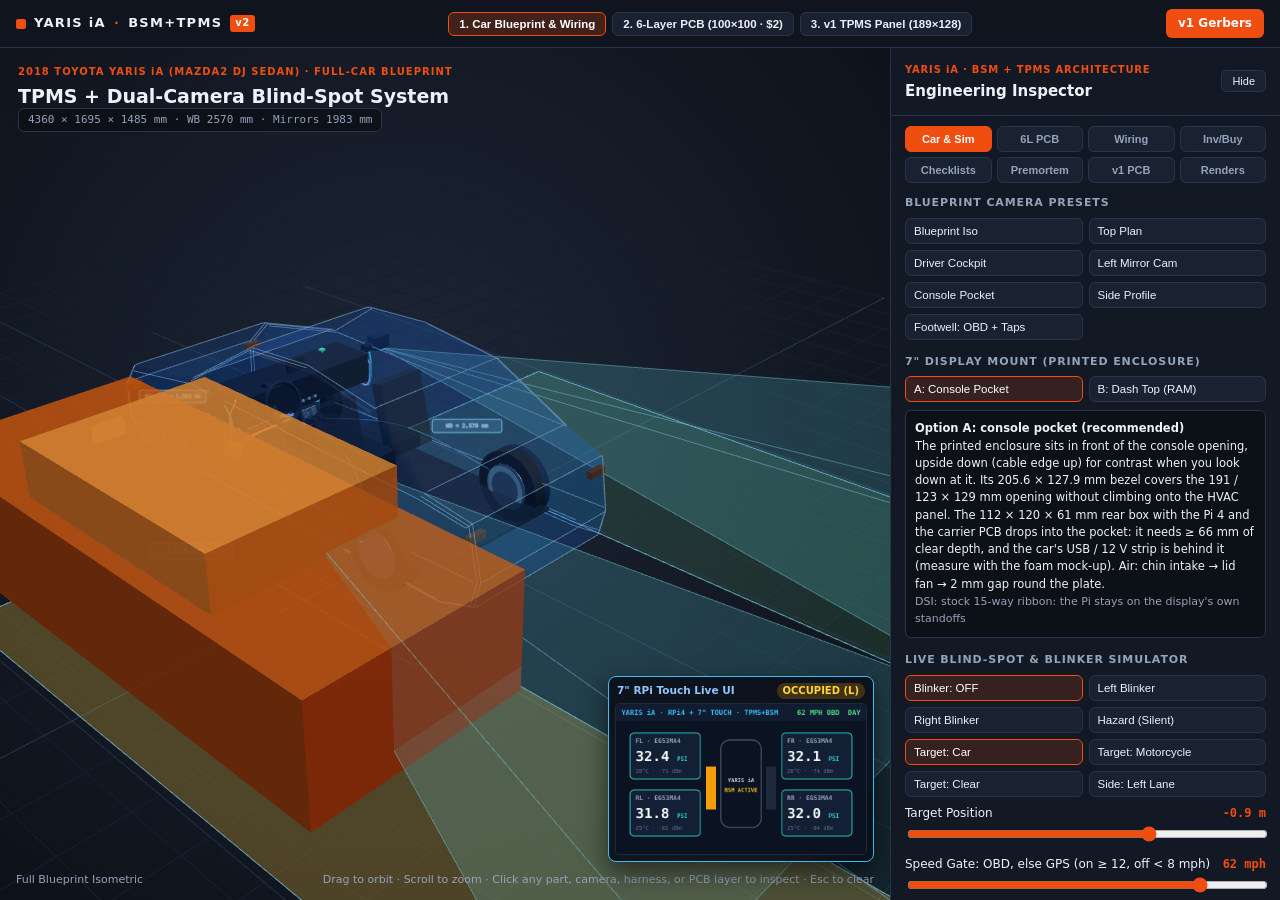
==== 04-viewer/viewer/index.html @ a39c3a5e "Extend the 3-D viewer for v2: car blueprint, carrier PCB, enclosure - Car mode: Yaris iA blueprint w" ====
<!doctype html>
<html lang="en">
  <head>
    <meta charset="utf-8" />
    <meta name="viewport" content="width=device-width,initial-scale=1" />
    <title>2018 Toyota Yaris iA · TPMS + Dual-Camera BSM + 6-Layer PCB 3-D Viewer</title>
    <link rel="icon" href="data:," />
    <link rel="stylesheet" href="style.css" />
    <script type="importmap">
      { "imports": { "three": "./vendor/three.module.js", "three/addons/": "./vendor/addons/" } }
    </script>
  </head>
  <body>
    <header>
      <div class="wordmark"><i></i>YARIS iA<span>·</span>BSM+TPMS <b>v2</b></div>
      <div class="mode-switch" role="tablist" aria-label="3-D Scene Mode">
        <button class="hdr-btn active" id="mode-car" data-mode="car">1. Car Blueprint &amp; Wiring</button>
        <button class="hdr-btn" id="mode-pcb6" data-mode="pcb6">2. 6-Layer PCB (100×100 · $2)</button>
        <button class="hdr-btn" id="mode-v1" data-mode="v1">3. v1 TPMS Panel (189×128)</button>
      </div>
      <div class="hdr-actions">
        <a href="../../03-manufacturing/production/tpms_panel_gerbers_jlcpcb.zip" download>v1 Gerbers</a>
      </div>
    </header>
    <main>
      <div id="stage" aria-label="2018 Yaris iA TPMS & BSM 3D viewer">
        <div id="scene"></div>
        <canvas id="overlay"></canvas>
        <div class="stage-title">
          <small id="eyebrow">2018 TOYOTA YARIS iA (MAZDA2 DJ SEDAN) · FULL-CAR BLUEPRINT</small>
          <h1 id="stage-title">TPMS + Dual-Camera Blind-Spot System</h1>
        </div>
        <div id="dimension">4360 × 1695 × 1485 mm · WB 2570 mm · Mirrors 1983 mm</div>

        <div id="hud-preview-box">
          <div class="hud-preview-bar">
            <span>7" RPi Touch Live UI</span>
            <span id="bsm-state-pill" class="pill pass">CLEAR</span>
          </div>
          <canvas id="hud-preview-canvas" width="320" height="192"></canvas>
        </div>

        <div id="inspect-hud" hidden></div>
        <div id="tip" hidden></div>
        <div id="stage-foot">
          <span id="view-label">Full Blueprint Isometric</span>
          <span>Drag to orbit · Scroll to zoom · Click any part, camera, harness, or PCB layer to inspect · Esc to clear</span>
        </div>
        <div id="media" hidden>
          <button id="media-close" class="hud-btn primary">✕ Return to 3-D View</button>
          <img id="studio-img" alt="KiCad 3-D PCB Render" hidden />
          <div id="caption"></div>
        </div>
      </div>
      <aside>
        <div class="aside-head">
          <div>
            <small id="aside-eyebrow">YARIS iA · BSM + TPMS ARCHITECTURE</small>
            <h2>Engineering Inspector</h2>
          </div>
          <button id="collapse" aria-expanded="true">Hide</button>
        </div>
        <div id="controls">
          <nav aria-label="Inspector tabs" id="tabs"></nav>

          <!-- TAB 1: CAR BLUEPRINT & LIVE BSM SIMULATOR -->
          <section id="tab-car">
            <h3>Blueprint Camera Presets</h3>
            <div class="buttons" id="car-views"></div>

            <h3>7" Display Mount (printed enclosure)</h3>
            <div class="buttons" id="mount-opts">
              <button class="active" data-mount="console_float">A: Console Pocket</button>
              <button data-mount="dash_top">B: Dash Top (RAM)</button>
            </div>
            <div id="mount-desc" class="card"></div>

            <h3>Live Blind-Spot &amp; Blinker Simulator</h3>
            <div class="buttons" id="sim-blinker">
              <button class="active" data-blink="OFF">Blinker: OFF</button>
              <button data-blink="L">Left Blinker</button>
              <button data-blink="R">Right Blinker</button>
              <button data-blink="HAZARD">Hazard (Silent)</button>
            </div>
            <div class="buttons" id="sim-target" style="margin-top:6px;">
              <button class="active" data-target="car">Target: Car</button>
              <button data-target="motorcycle">Target: Motorcycle</button>
              <button data-target="none">Target: Clear</button>
              <button id="btn-target-side">Side: Left Lane</button>
            </div>
            <label class="range">
              Target Position <output id="target-y-out">-2.4 m</output>
              <input type="range" id="target-y" min="-70" max="20" value="-24" />
            </label>
            <label class="range">
              Speed Gate: OBD, else GPS (on ≥ 12, off &lt; 8 mph) <output id="speed-out">62 mph</output>
              <input type="range" id="speed-mph" min="0" max="75" value="62" />
            </label>
            <div class="switches">
              <label><input type="checkbox" id="sim-auto" checked /> Auto-Pass Target</label>
              <label><input type="checkbox" id="sim-audio" /> Beep Audio</label>
              <label><input type="checkbox" id="sim-night" /> Night Dim Mode</label>
              <label><input type="checkbox" id="sim-hud-pip" checked /> Live 7" HUD PiP</label>
            </div>
            <button class="reset" id="btn-tpms-beep">Test TPMS Reminder Beep</button>

            <h3>Blueprint &amp; Harness Layers</h3>
            <div class="switches">
              <label><input type="checkbox" id="car-xray" checked /> X-Ray Body Shell</label>
              <label><input type="checkbox" id="car-fov" checked /> Camera FOV &amp; ROI</label>
              <label><input type="checkbox" id="car-dims" checked /> Blueprint Dims</label>
              <label><input type="checkbox" id="h-cameras" checked /> Mirror USB Cams</label>
              <label><input type="checkbox" id="h-power" checked /> 12 V ACC / 5 V</label>
              <label><input type="checkbox" id="h-signals" checked /> Blinkers (+ CAN ph. 2)</label>
              <label><input type="checkbox" id="h-alerts" checked /> Door LEDs &amp; Alert Pod</label>
              <label><input type="checkbox" id="h-sensors" checked /> GPS + OBD speed</label>
              <label><input type="checkbox" id="h-rf" checked /> 315 MHz TPMS RF</label>
            </div>
          </section>

          <!-- TAB 2: 6-LAYER 100x100 CARRIER + PRINTED ENCLOSURE -->
          <section id="tab-pcb6" hidden>
            <h3>6-Layer Carrier PCB + Printed Enclosure</h3>
            <div class="buttons" id="pcb6-views"></div>
            <label class="range">
              Explode Layers + Enclosure <output id="pcb6-explode-out">0%</output>
              <input type="range" id="pcb6-explode" min="0" max="100" value="0" />
            </label>
            <div class="switches">
              <label><input type="checkbox" id="pcb6-stack" /> Printed Enclosure + Display + Pi</label>
              <label><input type="checkbox" id="pcb6-xray" /> X-Ray Copper</label>
              <label><input type="checkbox" id="pcb6-subcolor" /> Color by Zone</label>
            </div>
            <div id="enclosure-card" class="card" hidden></div>
            <h3>v1 → v2 Pinout (from pins_v2.h, audited)</h3>
            <div id="v1-v2-pinout" class="scroll-list"></div>
            <h3>Toggle Individual Copper Layers</h3>
            <div id="pcb6-layers" class="layer-list"></div>
            <h3>Click-to-Inspect PCB Blocks</h3>
            <div id="pcb6-blocks" class="scroll-list"></div>
          </section>

          <!-- TAB 3: WIRING, POWER & MOUNTING -->
          <section id="tab-wiring" hidden>
            <h3>2018 Yaris iA Blueprint Specs</h3>
            <dl id="bp-dl"></dl>
            <h3>Complete Harness &amp; Routing Schedule</h3>
            <div id="wiring-list" class="scroll-list tall"></div>
            <h3>5V / 12V Automotive Power Budget</h3>
            <div id="power-list"></div>
          </section>

          <!-- TAB 4: INVENTORY VS BUY BOM -->
          <section id="tab-bom" hidden>
            <h3>System BOM: Lab Inventory vs. Buy</h3>
            <div class="filter-pills" id="bom-filter-pills">
              <button class="active" data-src="ALL">All</button>
              <button data-src="INVENTORY">In Inventory ($0)</button>
              <button data-src="BUY">Buy List</button>
              <button data-src="OPTIONAL">Optional Phase 2</button>
            </div>
            <input type="search" id="sys-bom-search" placeholder="Search RPi4, Starvis, CC1101, 6-layer, piezo..." />
            <div id="sys-bom-summary" class="card" style="margin-top:0;margin-bottom:8px;"></div>
            <div id="sys-bom-list" class="scroll-list tall"></div>
          </section>

          <!-- TAB 5: INTERACTIVE CHECKLISTS -->
          <section id="tab-checklists" hidden>
            <div class="filter-pills" id="chk-subtabs">
              <button class="active" data-chk="collect">Collect (<span id="chk-cnt-collect">0/0</span>)</button>
              <button data-chk="buy">Buy (<span id="chk-cnt-buy">0/0</span>)</button>
              <button data-chk="measure">Measure (<span id="chk-cnt-measure">0/0</span>)</button>
              <button data-chk="bench">Bench tests (<span id="chk-cnt-bench">0/0</span>)</button>
              <button data-chk="tools">Tools (<span id="chk-cnt-tools">0/0</span>)</button>
              <button data-chk="steps">Build steps (<span id="chk-cnt-steps">0/0</span>)</button>
            </div>
            <div class="prog-wrap"><div id="chk-prog-bar" class="prog-bar"></div></div>
            <div id="chk-prog-label" class="muted" style="margin-bottom:8px;"></div>
            <div id="chk-list" class="scroll-list xtall"></div>
            <button class="reset" id="chk-reset">Reset All Checklists</button>
          </section>

          <!-- TAB 6: PREMORTEM, CORRECTIONS AND THE ORDER GATE (generated from PREMORTEM_v2.md) -->
          <section id="tab-premortem" hidden>
            <h3>Can the v2 PCB be ordered?</h3>
            <div id="gate-verdict" class="card" style="margin-top:0;"></div>
            <div id="gate-list" class="scroll-list"></div>
            <h3>Premortem: <span id="pm-count"></span></h3>
            <div class="filter-pills" id="pm-status-pills">
              <button class="active" data-st="all">All</button>
              <button data-st="fixed">Fixed</button>
              <button data-st="you">Needs you</button>
              <button data-st="plan">Plan</button>
              <button data-st="phase2">Phase 2</button>
              <button data-st="accepted">Accepted</button>
            </div>
            <select id="pm-category" aria-label="Premortem group"></select>
            <div id="premortem-list" class="scroll-list xtall"></div>
            <div class="muted" style="margin-top:6px;">Source: <a href="../../00-project-management/PREMORTEM_v2.md" target="_blank">PREMORTEM_v2.md</a> (synced by 04-viewer/sync_plan.py)</div>
          </section>

          <!-- TAB 5: ORIGINAL v1 TPMS PCB (189x128 KiCad) -->
          <section id="tab-v1" hidden>
            <h3>v1 TPMS Panel (189×128 KiCad STEP)</h3>
            <div class="buttons" id="views"></div>
            <h3>Color mode</h3>
            <div class="buttons" id="colors"></div>
            <label class="range">
              Explode v1 PCB <output id="amount">0%</output>
              <input type="range" id="explode" min="0" max="100" value="0" />
            </label>
            <div class="switches">
              <label><input type="checkbox" id="xray" /> X-ray PCB</label>
              <label><input type="checkbox" id="section" /> Section cut</label>
              <label><input type="checkbox" id="spin" /> Turntable</label>
              <label><input type="checkbox" id="show-all-btn" checked /> All parts visible</label>
            </div>
            <button class="reset" id="reset">Reset v1 view &amp; restore hidden parts</button>
            <h3>v1 BOM Components (<span id="part-count">0</span>)</h3>
            <input type="search" id="filter" placeholder="Filter by ESP32, CC1101, OLED, LED, U3..." />
            <div id="bom-list"></div>
          </section>

          <!-- TAB 6: RENDERS, GERBERS & FIRMWARE -->
          <section id="tab-docs" hidden>
            <h3>KiCad 10 Ray-Traced v1 PCB Renders</h3>
            <div id="studio-list"></div>
            <button class="reset" id="back-3d">← Return to Interactive 3-D</button>
            <h3>Downloads &amp; Manufacturing Files</h3>
            <div id="dl-list"></div>
            <h3>v1 Hardware &amp; ESP32 Bring-Up Firmware</h3>
            <dl id="hw-dl"></dl>
            <dl id="fw-dl" style="margin-top:8px;"></dl>
          </section>
        </div>
      </aside>
    </main>
    <script type="module" src="app.js"></script>
  </body>
</html>
---- 04-viewer/viewer/style.css ----
:root {
  --bg: #0c1017;
  --panel: #131924;
  --panel-2: #1a2232;
  --line: #28344a;
  --ink: #ecf1f8;
  --muted: #93a3ba;
  --accent: #f04d10;
  --ok: #2fb344;
  --warn: #f59f00;
  --bad: #e03131;
}
* { box-sizing: border-box; }
html, body { margin: 0; height: 100%; background: var(--bg); color: var(--ink); font: 13px/1.45 system-ui, -apple-system, Segoe UI, sans-serif; overflow: hidden; }
header { height: 48px; display: flex; align-items: center; justify-content: space-between; padding: 0 16px; border-bottom: 1px solid var(--line); background: #0f141e; gap: 14px; }
.wordmark { font-weight: 800; letter-spacing: 0.1em; display: flex; align-items: center; gap: 8px; white-space: nowrap; }
.wordmark i { width: 10px; height: 10px; border-radius: 2px; background: var(--accent); display: inline-block; }
.wordmark span { color: var(--accent); }
.wordmark b { background: var(--accent); color: #fff; font-size: 10px; padding: 1px 5px; border-radius: 3px; letter-spacing: 0.05em; }
.titlebar { color: var(--muted); font-size: 12px; overflow: hidden; text-overflow: ellipsis; white-space: nowrap; }
.hdr-actions { display: flex; align-items: center; gap: 8px; flex-shrink: 0; }
.hdr-btn { background: var(--panel-2); color: var(--ink); border: 1px solid var(--line); padding: 5px 10px; border-radius: 6px; font-weight: 600; font-size: 11.5px; cursor: pointer; }
.hdr-btn.active { border-color: var(--accent); background: rgba(240, 77, 16, 0.22); color: #fff; }
header a { color: #fff; background: var(--accent); text-decoration: none; padding: 6px 12px; border-radius: 6px; font-weight: 600; font-size: 12px; white-space: nowrap; }
main { display: grid; grid-template-columns: 1fr 390px; height: calc(100% - 48px); }
main.collapsed { grid-template-columns: 1fr 0; }
#stage { position: relative; background: radial-gradient(circle at 45% 42%, #1d2636 0%, #0b0f16 100%); overflow: hidden; }
#scene { width: 100%; height: 100%; }
#overlay { position: absolute; inset: 0; width: 100%; height: 100%; pointer-events: none; z-index: 2; }
#callout-layer { position: absolute; inset: 0; pointer-events: none; z-index: 3; overflow: hidden; }
.callout-pill {
  position: absolute; transform: translate(-50%, -50%); pointer-events: auto;
  display: inline-flex; align-items: center; gap: 5px;
  background: rgba(12, 16, 23, 0.86); border: 1px solid rgba(147, 163, 186, 0.42);
  color: #edf3fc; font-size: 10.5px; font-weight: 600; padding: 2px 7px; border-radius: 99px;
  cursor: pointer; white-space: nowrap; backdrop-filter: blur(4px);
  box-shadow: 0 3px 10px rgba(0, 0, 0, 0.45);
}
.callout-pill:hover, .callout-pill.active { border-color: var(--accent); background: rgba(240, 77, 16, 0.28); color: #fff; }
.callout-pill .x-btn {
  display: inline-flex; align-items: center; justify-content: center;
  width: 14px; height: 14px; border-radius: 99px; font-size: 10px; line-height: 1;
  color: var(--muted); background: rgba(255, 255, 255, 0.08);
}
.callout-pill .x-btn:hover { background: var(--bad); color: #fff; }
.stage-title { position: absolute; left: 18px; top: 14px; pointer-events: none; z-index: 3; }
.stage-title small { color: var(--accent); font-weight: 700; letter-spacing: 0.1em; font-size: 10px; }
.stage-title h1 { margin: 2px 0 0; font-size: 19px; font-weight: 700; }
#dimension { position: absolute; left: 18px; top: 60px; background: rgba(12, 16, 23, 0.82); border: 1px solid var(--line); padding: 3px 9px; border-radius: 6px; font-family: ui-monospace, monospace; font-size: 11px; color: var(--muted); pointer-events: none; z-index: 3; }
#plate-banner {
  position: absolute; left: 18px; top: 68px; right: 18px; z-index: 4;
  background: rgba(15, 20, 30, 0.92); border: 1px solid var(--accent); border-radius: 8px;
  padding: 8px 12px; display: flex; justify-content: space-between; align-items: center; gap: 10px;
  box-shadow: 0 8px 24px rgba(0, 0, 0, 0.45);
}
#plate-banner[hidden] { display: none; }
.plate-banner-btns { display: flex; gap: 6px; flex-shrink: 0; }
#inspect-hud {
  position: absolute; left: 16px; bottom: 38px; width: 340px; max-width: calc(100% - 32px); z-index: 4;
  background: rgba(13, 18, 28, 0.94); border: 1px solid var(--accent); border-radius: 9px;
  padding: 11px 13px; box-shadow: 0 12px 30px rgba(0, 0, 0, 0.58); backdrop-filter: blur(6px);
  font-size: 12px; line-height: 1.45;
}
#inspect-hud[hidden] { display: none; }
.hud-top { display: flex; justify-content: space-between; align-items: flex-start; gap: 8px; margin-bottom: 6px; }
.hud-top strong { font-size: 13.5px; color: #fff; }
.hud-grid { display: grid; grid-template-columns: auto 1fr; gap: 2px 10px; margin: 6px 0; font-size: 11.5px; }
.hud-grid span:nth-child(odd) { color: var(--muted); }
.hud-actions { display: flex; flex-wrap: wrap; gap: 5px; margin-top: 8px; }
.hud-btn {
  background: var(--panel-2); color: var(--ink); border: 1px solid var(--line);
  border-radius: 5px; padding: 4px 8px; font-size: 11px; font-weight: 600; cursor: pointer; text-decoration: none;
}
.hud-btn:hover { border-color: var(--accent); color: #fff; }
.hud-btn.primary { background: var(--accent); border-color: var(--accent); color: #fff; }
#tip {
  position: fixed; pointer-events: none; z-index: 20;
  background: rgba(12, 16, 23, 0.94); border: 1px solid var(--line); color: #fff;
  padding: 4px 8px; border-radius: 5px; font-size: 11.5px; white-space: nowrap;
  box-shadow: 0 4px 12px rgba(0, 0, 0, 0.45);
}
#tip[hidden] { display: none; }
#stage-foot { position: absolute; left: 16px; right: 16px; bottom: 12px; display: flex; justify-content: space-between; font-size: 11px; color: var(--muted); pointer-events: none; z-index: 3; }
#media { position: absolute; inset: 0; background: rgba(9, 12, 18, 0.97); display: flex; flex-direction: column; align-items: center; justify-content: center; padding: 18px; gap: 10px; z-index: 6; }
#media[hidden] { display: none; }
#media-close { position: absolute; top: 14px; right: 16px; }
#media video, #media img { max-width: 100%; max-height: calc(100% - 58px); border-radius: 8px; border: 1px solid var(--line); box-shadow: 0 12px 32px rgba(0, 0, 0, 0.55); }
#caption { color: var(--muted); font-size: 12px; text-align: center; }
aside { background: var(--panel); border-left: 1px solid var(--line); display: flex; flex-direction: column; overflow: hidden; }
.aside-head { padding: 12px 14px; border-bottom: 1px solid var(--line); display: flex; align-items: center; justify-content: space-between; }
.aside-head small { color: var(--accent); font-size: 10px; letter-spacing: 0.08em; font-weight: 700; }
.aside-head h2 { margin: 2px 0 0; font-size: 15px; }
#collapse { background: var(--panel-2); color: var(--ink); border: 1px solid var(--line); border-radius: 5px; padding: 4px 10px; cursor: pointer; font-size: 11px; }
#controls { flex: 1; overflow-y: auto; padding: 10px 14px 18px; }
nav#tabs { display: grid; grid-template-columns: repeat(4, 1fr); gap: 5px; margin-bottom: 12px; }
nav#tabs button { background: var(--panel-2); color: var(--muted); border: 1px solid var(--line); border-radius: 6px; padding: 6px 4px; cursor: pointer; font-size: 11px; font-weight: 600; }
nav#tabs button.active { background: var(--accent); color: #fff; border-color: var(--accent); }
section h3 { font-size: 11px; text-transform: uppercase; letter-spacing: 0.08em; color: var(--muted); margin: 14px 0 7px; }
section h3:first-child { margin-top: 2px; }
.buttons { display: grid; grid-template-columns: repeat(2, 1fr); gap: 6px; }
.buttons button { background: var(--panel-2); color: var(--ink); border: 1px solid var(--line); border-radius: 6px; padding: 6px 8px; cursor: pointer; font-size: 11.5px; text-align: left; }
.buttons button.active { border-color: var(--accent); background: rgba(240, 77, 16, 0.16); color: #fff; }
.filter-pills { display: flex; flex-wrap: wrap; gap: 4px; margin-bottom: 8px; }
.filter-pills button { background: var(--panel-2); color: var(--muted); border: 1px solid var(--line); border-radius: 5px; padding: 3px 8px; font-size: 11px; cursor: pointer; font-weight: 600; }
.filter-pills button.active { border-color: var(--accent); background: rgba(240, 77, 16, 0.2); color: #fff; }
.range { display: block; margin: 8px 0; font-size: 12px; color: var(--ink); }
.range output { float: right; color: var(--accent); font-family: ui-monospace, monospace; font-weight: 700; }
.range input { width: 100%; accent-color: var(--accent); margin-top: 4px; }
.switches { display: grid; grid-template-columns: 1fr 1fr; gap: 6px; margin: 8px 0; font-size: 11.5px; }
.switches label { display: flex; align-items: center; gap: 6px; background: var(--panel-2); border: 1px solid var(--line); padding: 6px 7px; border-radius: 6px; cursor: pointer; }
.reset { width: 100%; margin-top: 8px; background: var(--panel-2); color: var(--ink); border: 1px solid var(--line); border-radius: 6px; padding: 7px; cursor: pointer; font-weight: 600; font-size: 12px; }
.reset:hover { border-color: var(--accent); }
.accent-btn { background: rgba(240, 77, 16, 0.2); border-color: var(--accent); color: #fff; }
input[type="search"] { width: 100%; background: var(--bg); color: var(--ink); border: 1px solid var(--line); border-radius: 6px; padding: 6px 8px; margin-bottom: 6px; }
#part-list, #gate-list, #fit-list, #plates, #solo-parts, #studio-list, #clips { display: flex; flex-direction: column; gap: 5px; max-height: 240px; overflow-y: auto; }
.item-btn { background: var(--panel-2); color: var(--ink); border: 1px solid var(--line); border-radius: 6px; padding: 7px 9px; cursor: pointer; text-align: left; display: flex; justify-content: space-between; align-items: center; gap: 8px; font-size: 11.5px; }
.item-btn:hover, .item-btn.active { border-color: var(--accent); background: rgba(240, 77, 16, 0.14); }
.item-btn.dim { opacity: 0.45; }
.pill { font-size: 10px; font-weight: 700; padding: 1px 6px; border-radius: 99px; white-space: nowrap; }
.pill.pass { background: rgba(47, 179, 68, 0.2); color: #69db7c; }
.pill.fail { background: rgba(224, 49, 49, 0.2); color: #ff8787; }
.pill.fs { background: rgba(224, 49, 49, 0.22); color: #ffa8a8; }
.pill.ns { background: rgba(47, 179, 68, 0.22); color: #8ce99a; }
.pill.pa { background: rgba(245, 159, 0, 0.22); color: #ffd43b; }
.card { margin-top: 8px; background: var(--bg); border: 1px solid var(--line); border-radius: 6px; padding: 9px; font-size: 11.5px; line-height: 1.5; }
dl { display: grid; grid-template-columns: 1fr auto; gap: 5px 10px; margin: 0; background: var(--bg); border: 1px solid var(--line); border-radius: 6px; padding: 8px 10px; }
dt { color: var(--muted); font-size: 11.5px; }
dd { margin: 0; font-family: ui-monospace, monospace; font-weight: 700; font-size: 11.5px; color: var(--ink); }
.badges { display: flex; flex-wrap: wrap; gap: 5px; margin-bottom: 8px; }
.muted { color: var(--muted); font-size: 11px; }
.mode-switch { display: flex; align-items: center; gap: 6px; overflow-x: auto; }
#hud-preview-box {
  position: absolute; right: 16px; bottom: 38px; width: 266px; z-index: 4;
  background: rgba(11, 16, 26, 0.92); border: 1px solid #38bdf8; border-radius: 8px;
  padding: 6px; box-shadow: 0 10px 26px rgba(0, 0, 0, 0.55); backdrop-filter: blur(5px);
}
#hud-preview-box[hidden] { display: none; }
.hud-preview-bar {
  display: flex; justify-content: space-between; align-items: center;
  font-size: 10.5px; font-weight: 700; color: #93c5fd; margin-bottom: 4px; padding: 0 2px;
}
#hud-preview-canvas {
  width: 100%; height: auto; display: block; border-radius: 4px; border: 1px solid #1e293b;
}
.layer-list { display: flex; flex-direction: column; gap: 5px; }
.layer-row {
  display: flex; align-items: center; gap: 7px; background: var(--panel-2);
  border: 1px solid var(--line); border-radius: 6px; padding: 5px 8px; font-size: 11px; cursor: pointer;
}
.layer-swatch { width: 10px; height: 10px; border-radius: 2px; flex-shrink: 0; }
.scroll-list { display: flex; flex-direction: column; gap: 5px; max-height: 240px; overflow-y: auto; }
.scroll-list.tall { max-height: 360px; }
.scroll-list.xtall { max-height: 520px; }
.prog-wrap { height: 7px; background: var(--bg); border: 1px solid var(--line); border-radius: 99px; overflow: hidden; margin-bottom: 5px; }
.prog-bar { height: 100%; width: 0%; background: linear-gradient(90deg, #10b981, #38bdf8); transition: width 0.2s ease; }
.chk-row {
  display: flex; align-items: flex-start; gap: 8px; background: var(--bg);
  border: 1px solid var(--line); border-radius: 6px; padding: 7px 9px; font-size: 11px; line-height: 1.4; cursor: pointer;
}
.chk-row.done { opacity: 0.58; border-color: rgba(47, 179, 68, 0.45); }
.chk-row.done .chk-txt { text-decoration: line-through; color: var(--muted); }
.chk-row input { margin-top: 2px; accent-color: #10b981; flex-shrink: 0; }
.chk-phase { color: #38bdf8; font-family: ui-monospace, monospace; font-size: 10px; font-weight: 700; text-transform: uppercase; margin-bottom: 2px; }
.pm-fix { margin-top: 4px; padding-top: 4px; border-top: 1px dashed var(--line); color: #86efac; }
.wire-card {
  background: var(--bg); border: 1px solid var(--line); border-radius: 6px; padding: 7px 9px; font-size: 11px; line-height: 1.45;
}
.wire-card strong { color: #fff; font-size: 11.5px; }
.wire-meta { color: #38bdf8; font-family: ui-monospace, monospace; font-size: 10.5px; margin: 2px 0; }
.pill.inv { background: rgba(16, 185, 129, 0.22); color: #34d399; }
.pill.buy { background: rgba(240, 77, 16, 0.22); color: #fb923c; }
.pill.opt { background: rgba(56, 189, 248, 0.22); color: #7dd3fc; }
.pill.danger { background: rgba(239, 68, 68, 0.28); color: #fca5a5; }
#pm-category { width: 100%; background: var(--bg); color: var(--ink); border: 1px solid var(--line); border-radius: 6px; padding: 5px 7px; margin: 6px 0; font-size: 11px; }
.wire-card code { font-family: ui-monospace, monospace; font-size: 10px; background: rgba(148, 163, 184, 0.14); padding: 0 3px; border-radius: 3px; }
.wire-card a, .card a { color: #7dd3fc; }
#pm-status-pills, #chk-subtabs { flex-wrap: wrap; }
#sim-inline-video { width: 100%; border-radius: 6px; border: 1px solid var(--line); background: #000; margin-top: 4px; }
canvas#chart { width: 100%; height: 155px; background: var(--bg); border: 1px solid var(--line); border-radius: 6px; margin-top: 4px; }
@media (max-width: 820px) {
  main { grid-template-columns: 1fr; grid-template-rows: 52% 48%; }
  aside { border-left: 0; border-top: 1px solid var(--line); }
}
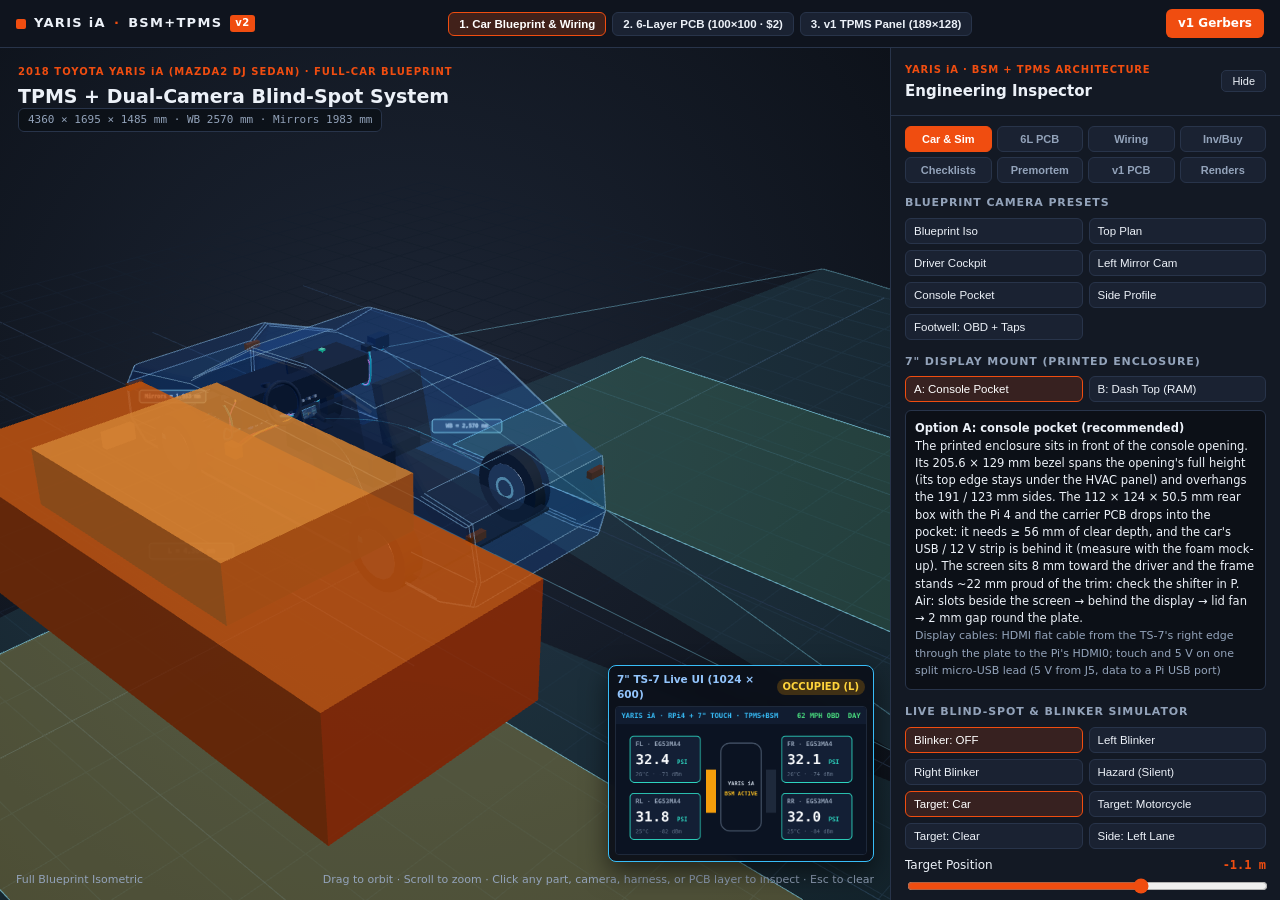
==== commit ab3e23a0: "Add the v2 carrier PCB (rev A), the subsystem audit and the TS-7 enclosure - 01-hardware/v2/carrier:" ====
--- a/04-viewer/viewer/index.html
+++ b/04-viewer/viewer/index.html
@@ -34,10 +34,10 @@
 
         <div id="hud-preview-box">
           <div class="hud-preview-bar">
-            <span>7" RPi Touch Live UI</span>
+            <span>7" TS-7 Live UI (1024 × 600)</span>
             <span id="bsm-state-pill" class="pill pass">CLEAR</span>
           </div>
-          <canvas id="hud-preview-canvas" width="320" height="192"></canvas>
+          <canvas id="hud-preview-canvas" width="320" height="188"></canvas>
         </div>
 
         <div id="inspect-hud" hidden></div>
@@ -157,7 +157,7 @@
               <button class="active" data-src="ALL">All</button>
               <button data-src="INVENTORY">In Inventory ($0)</button>
               <button data-src="BUY">Buy List</button>
-              <button data-src="OPTIONAL">Optional Phase 2</button>
+              <button data-src="OPTIONAL">Optional</button>
             </div>
             <input type="search" id="sys-bom-search" placeholder="Search RPi4, Starvis, CC1101, 6-layer, piezo..." />
             <div id="sys-bom-summary" class="card" style="margin-top:0;margin-bottom:8px;"></div>
@@ -191,7 +191,7 @@
               <button data-st="fixed">Fixed</button>
               <button data-st="you">Needs you</button>
               <button data-st="plan">Plan</button>
-              <button data-st="phase2">Phase 2</button>
+              <button data-st="phase2">Phase 2 (CAN, radar)</button>
               <button data-st="accepted">Accepted</button>
             </div>
             <select id="pm-category" aria-label="Premortem group"></select>
--- a/04-viewer/viewer/style.css
+++ b/04-viewer/viewer/style.css
@@ -23,7 +23,10 @@
 .hdr-btn.active { border-color: var(--accent); background: rgba(240, 77, 16, 0.22); color: #fff; }
 header a { color: #fff; background: var(--accent); text-decoration: none; padding: 6px 12px; border-radius: 6px; font-weight: 600; font-size: 12px; white-space: nowrap; }
 main { display: grid; grid-template-columns: 1fr 390px; height: calc(100% - 48px); }
-main.collapsed { grid-template-columns: 1fr 0; }
+main.collapsed { grid-template-columns: 1fr 44px; }
+main.collapsed #controls, main.collapsed .aside-head > div { display: none; }
+main.collapsed .aside-head { padding: 10px 4px; justify-content: center; border-bottom: 0; }
+main.collapsed #collapse { writing-mode: vertical-rl; padding: 10px 4px; }
 #stage { position: relative; background: radial-gradient(circle at 45% 42%, #1d2636 0%, #0b0f16 100%); overflow: hidden; }
 #scene { width: 100%; height: 100%; }
 #overlay { position: absolute; inset: 0; width: 100%; height: 100%; pointer-events: none; z-index: 2; }
@@ -179,5 +182,8 @@
 canvas#chart { width: 100%; height: 155px; background: var(--bg); border: 1px solid var(--line); border-radius: 6px; margin-top: 4px; }
 @media (max-width: 820px) {
   main { grid-template-columns: 1fr; grid-template-rows: 52% 48%; }
+  main.collapsed { grid-template-columns: 1fr; grid-template-rows: 1fr 44px; }
+  main.collapsed .aside-head { padding: 6px 8px; }
+  main.collapsed #collapse { writing-mode: horizontal-tb; padding: 4px 10px; }
   aside { border-left: 0; border-top: 1px solid var(--line); }
 }
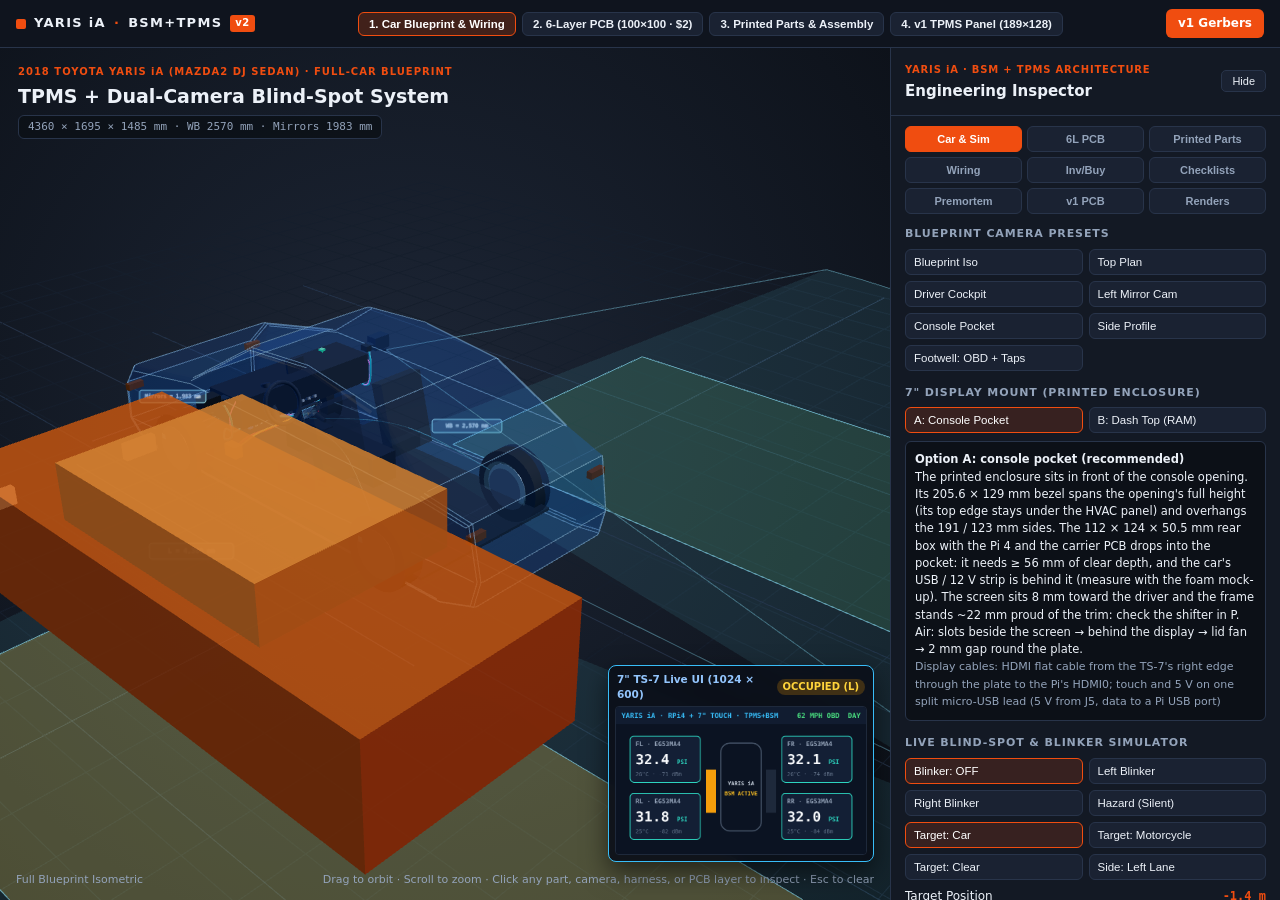
==== commit aced476c: "Printed-parts viewer; drop the alert pod: piezo inside, self-muting beeps, USB wing Viewer (04-viewe" ====
--- a/04-viewer/viewer/index.html
+++ b/04-viewer/viewer/index.html
@@ -16,7 +16,8 @@
       <div class="mode-switch" role="tablist" aria-label="3-D Scene Mode">
         <button class="hdr-btn active" id="mode-car" data-mode="car">1. Car Blueprint &amp; Wiring</button>
         <button class="hdr-btn" id="mode-pcb6" data-mode="pcb6">2. 6-Layer PCB (100×100 · $2)</button>
-        <button class="hdr-btn" id="mode-v1" data-mode="v1">3. v1 TPMS Panel (189×128)</button>
+        <button class="hdr-btn" id="mode-parts" data-mode="parts">3. Printed Parts &amp; Assembly</button>
+        <button class="hdr-btn" id="mode-v1" data-mode="v1">4. v1 TPMS Panel (189×128)</button>
       </div>
       <div class="hdr-actions">
         <a href="../../03-manufacturing/production/tpms_panel_gerbers_jlcpcb.zip" download>v1 Gerbers</a>
@@ -29,8 +30,8 @@
         <div class="stage-title">
           <small id="eyebrow">2018 TOYOTA YARIS iA (MAZDA2 DJ SEDAN) · FULL-CAR BLUEPRINT</small>
           <h1 id="stage-title">TPMS + Dual-Camera Blind-Spot System</h1>
-        </div>
-        <div id="dimension">4360 × 1695 × 1485 mm · WB 2570 mm · Mirrors 1983 mm</div>
+          <div id="dimension">4360 × 1695 × 1485 mm · WB 2570 mm · Mirrors 1983 mm</div>
+        </div>
 
         <div id="hud-preview-box">
           <div class="hud-preview-bar">
@@ -112,7 +113,7 @@
               <label><input type="checkbox" id="h-cameras" checked /> Mirror USB Cams</label>
               <label><input type="checkbox" id="h-power" checked /> 12 V ACC / 5 V</label>
               <label><input type="checkbox" id="h-signals" checked /> Blinkers (+ CAN ph. 2)</label>
-              <label><input type="checkbox" id="h-alerts" checked /> Door LEDs &amp; Alert Pod</label>
+              <label><input type="checkbox" id="h-alerts" checked /> Door LEDs &amp; Piezo</label>
               <label><input type="checkbox" id="h-sensors" checked /> GPS + OBD speed</label>
               <label><input type="checkbox" id="h-rf" checked /> 315 MHz TPMS RF</label>
             </div>
@@ -138,6 +139,31 @@
             <div id="pcb6-layers" class="layer-list"></div>
             <h3>Click-to-Inspect PCB Blocks</h3>
             <div id="pcb6-blocks" class="scroll-list"></div>
+          </section>
+
+          <!-- PRINTED PARTS: every printed part from the generated STL files, assembled and on the print bed -->
+          <section id="tab-parts" hidden>
+            <h3>Product</h3>
+            <div class="buttons" id="parts-products"></div>
+            <h3>Views</h3>
+            <div class="buttons" id="parts-views"></div>
+            <label class="range">
+              Explode <output id="parts-explode-out">0%</output>
+              <input type="range" id="parts-explode" min="0" max="100" value="0" />
+            </label>
+            <div class="switches">
+              <label><input type="checkbox" id="parts-bought" checked /> Bought parts</label>
+              <label><input type="checkbox" id="parts-context" checked /> Car around it</label>
+              <label><input type="checkbox" id="parts-section" /> Section cut</label>
+              <label><input type="checkbox" id="parts-fov" checked /> Camera view / LED aim</label>
+              <label><input type="checkbox" id="parts-glow" checked /> LED blink</label>
+              <label><input type="checkbox" id="parts-xray" /> See-through shell</label>
+              <label><input type="checkbox" id="parts-spin" /> Turntable</label>
+            </div>
+            <button class="reset" id="parts-reset">Reset view</button>
+            <div id="parts-card" class="card">Loading the parts…</div>
+            <h3>Click-to-Inspect Parts</h3>
+            <div id="parts-list" class="scroll-list"></div>
           </section>
 
           <!-- TAB 3: WIRING, POWER & MOUNTING -->
--- a/04-viewer/viewer/style.css
+++ b/04-viewer/viewer/style.css
@@ -46,10 +46,10 @@
   color: var(--muted); background: rgba(255, 255, 255, 0.08);
 }
 .callout-pill .x-btn:hover { background: var(--bad); color: #fff; }
-.stage-title { position: absolute; left: 18px; top: 14px; pointer-events: none; z-index: 3; }
+.stage-title { position: absolute; left: 18px; right: 18px; top: 14px; pointer-events: none; z-index: 3; }
 .stage-title small { color: var(--accent); font-weight: 700; letter-spacing: 0.1em; font-size: 10px; }
 .stage-title h1 { margin: 2px 0 0; font-size: 19px; font-weight: 700; }
-#dimension { position: absolute; left: 18px; top: 60px; background: rgba(12, 16, 23, 0.82); border: 1px solid var(--line); padding: 3px 9px; border-radius: 6px; font-family: ui-monospace, monospace; font-size: 11px; color: var(--muted); pointer-events: none; z-index: 3; }
+#dimension { display: inline-block; margin-top: 5px; background: rgba(12, 16, 23, 0.82); border: 1px solid var(--line); padding: 3px 9px; border-radius: 6px; font-family: ui-monospace, monospace; font-size: 11px; color: var(--muted); }
 #plate-banner {
   position: absolute; left: 18px; top: 68px; right: 18px; z-index: 4;
   background: rgba(15, 20, 30, 0.92); border: 1px solid var(--accent); border-radius: 8px;
@@ -95,7 +95,7 @@
 .aside-head h2 { margin: 2px 0 0; font-size: 15px; }
 #collapse { background: var(--panel-2); color: var(--ink); border: 1px solid var(--line); border-radius: 5px; padding: 4px 10px; cursor: pointer; font-size: 11px; }
 #controls { flex: 1; overflow-y: auto; padding: 10px 14px 18px; }
-nav#tabs { display: grid; grid-template-columns: repeat(4, 1fr); gap: 5px; margin-bottom: 12px; }
+nav#tabs { display: grid; grid-template-columns: repeat(3, 1fr); gap: 5px; margin-bottom: 12px; }
 nav#tabs button { background: var(--panel-2); color: var(--muted); border: 1px solid var(--line); border-radius: 6px; padding: 6px 4px; cursor: pointer; font-size: 11px; font-weight: 600; }
 nav#tabs button.active { background: var(--accent); color: #fff; border-color: var(--accent); }
 section h3 { font-size: 11px; text-transform: uppercase; letter-spacing: 0.08em; color: var(--muted); margin: 14px 0 7px; }
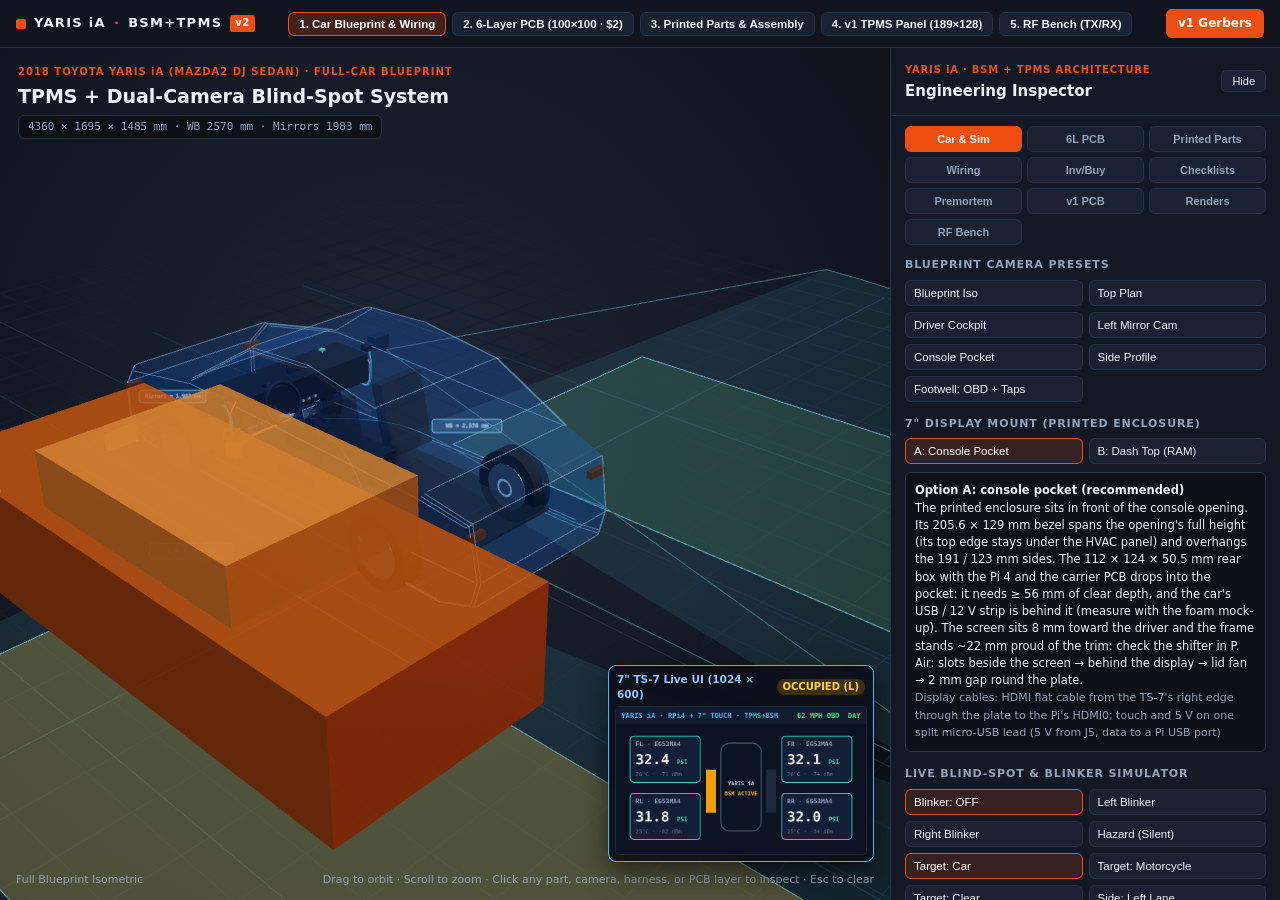
==== commit 714ff24c: "Add CC1101 bare-bench firmware target, B205mini 315 MHz TX tools, test log, and live RF Bench viewer" ====
--- a/04-viewer/viewer/index.html
+++ b/04-viewer/viewer/index.html
@@ -18,6 +18,7 @@
         <button class="hdr-btn" id="mode-pcb6" data-mode="pcb6">2. 6-Layer PCB (100×100 · $2)</button>
         <button class="hdr-btn" id="mode-parts" data-mode="parts">3. Printed Parts &amp; Assembly</button>
         <button class="hdr-btn" id="mode-v1" data-mode="v1">4. v1 TPMS Panel (189×128)</button>
+        <button class="hdr-btn" id="mode-rf" data-mode="rf">5. RF Bench (TX/RX)</button>
       </div>
       <div class="hdr-actions">
         <a href="../../03-manufacturing/production/tpms_panel_gerbers_jlcpcb.zip" download>v1 Gerbers</a>
@@ -52,6 +53,70 @@
           <img id="studio-img" alt="KiCad 3-D PCB Render" hidden />
           <div id="caption"></div>
         </div>
+        <div id="rf-stage" hidden>
+          <div class="rf-head">
+            <div>
+              <small>315.000 MHz ASK/OOK BENCH TELEMETRY</small>
+              <h2>USRP B205mini TX ↔ ESP32 + E07-M1101D (CC1101) RX</h2>
+            </div>
+            <span class="muted">OTA bench only — keep ≥40–50 dB attenuation if cabled</span>
+          </div>
+          <div class="rf-kpis">
+            <div class="rf-kpi"><small>CC1101 Radio</small><div id="rf-kpi-cc"><strong>Offline</strong><span>Connect ESP32</span></div></div>
+            <div class="rf-kpi"><small>Live RSSI</small><div id="rf-kpi-rssi"><strong>—</strong><span>Noise floor —</span></div></div>
+            <div class="rf-kpi"><small>Carrier Sense</small><div id="rf-kpi-gdo2"><strong>—</strong><span>GDO0=—</span></div></div>
+            <div class="rf-kpi"><small>USRP TX</small><div id="rf-kpi-tx"><strong>0 bursts</strong><span>0 EG53 frames</span></div></div>
+            <div class="rf-kpi"><small>ESP32 RX</small><div id="rf-kpi-rx"><strong>0 decoded</strong><span>Waiting</span></div></div>
+            <div class="rf-kpi"><small>Demod Activity</small><div id="rf-kpi-noise"><strong>0 edges</strong><span>bursts 0 · drop 0</span></div></div>
+          </div>
+          <div class="rf-card">
+            <div class="rf-card-head">
+              <span>Live CC1101 RSSI &amp; GDO2 Carrier Sense</span>
+              <span class="muted">Cyan: RSSI (dBm) · Green bar: GDO2=1 · Orange band: USRP TX active</span>
+            </div>
+            <canvas id="rf-rssi-canvas" width="960" height="165"></canvas>
+          </div>
+          <div class="rf-split">
+            <div class="rf-card">
+              <div class="rf-card-head">
+                <span>Transmitted (USRP B205mini · 315 MHz)</span>
+                <span id="rf-tx-count" class="muted">0 burst(s)</span>
+              </div>
+              <div class="rf-table-wrap">
+                <table class="rf-table">
+                  <thead><tr><th>#</th><th>Time</th><th>Mode</th><th>ID</th><th>Payload</th><th>Gain</th><th>TX</th><th>RX Match</th></tr></thead>
+                  <tbody id="rf-tx-body"></tbody>
+                </table>
+              </div>
+            </div>
+            <div class="rf-card">
+              <div class="rf-card-head">
+                <span>Received (ESP32 + E07-M1101D)</span>
+                <span id="rf-rx-count" class="muted">0 frame(s)</span>
+              </div>
+              <div class="rf-table-wrap">
+                <table class="rf-table">
+                  <thead><tr><th>Time</th><th>ID</th><th>Pressure</th><th>Temp</th><th>Flags</th><th>RSSI</th><th>Source</th></tr></thead>
+                  <tbody id="rf-rx-body"></tbody>
+                </table>
+              </div>
+            </div>
+          </div>
+          <div class="rf-card">
+            <div class="rf-card-head">
+              <span>Schrader EG53MA4 ASK/OOK Manchester Waveform</span>
+              <span id="rf-wave-meta" class="muted"></span>
+            </div>
+            <canvas id="rf-wave-canvas" width="960" height="115"></canvas>
+          </div>
+          <div class="rf-card">
+            <div class="rf-card-head">
+              <span>ESP32 Live Serial Log</span>
+              <span class="muted">115200 baud</span>
+            </div>
+            <div id="rf-serial-log" class="rf-console"></div>
+          </div>
+        </div>
       </div>
       <aside>
         <div class="aside-head">
@@ -258,6 +323,59 @@
             <dl id="hw-dl"></dl>
             <dl id="fw-dl" style="margin-top:8px;"></dl>
           </section>
+
+          <!-- TAB 7: LIVE RF BENCH (USRP B205mini TX + ESP32/E07-M1101D RX) -->
+          <section id="tab-rf" hidden>
+            <h3>ESP32 + E07-M1101D Serial</h3>
+            <select id="rf-port-select" class="rf-input" aria-label="ESP32 Serial Port"></select>
+            <div class="buttons" style="margin-top:6px;">
+              <button id="rf-btn-connect" class="accent-btn">Connect</button>
+              <button id="rf-btn-disconnect">Disconnect</button>
+              <button id="rf-btn-reset">Reset ESP32</button>
+              <button id="rf-btn-dump">Dump Regs (d)</button>
+              <button id="rf-btn-profile">Next Profile (p)</button>
+              <button id="rf-btn-raw">Toggle Raw (r)</button>
+            </div>
+            <div id="rf-esp-status" class="card">Disconnected</div>
+
+            <h3>USRP B205mini Transmitter (315 MHz)</h3>
+            <div id="rf-usrp-status" class="card">Checking UHD...</div>
+            <button id="rf-btn-probe" class="reset">Re-scan USRP (uhd_find_devices)</button>
+
+            <h3>Simulate TX Signal</h3>
+            <div id="rf-tx-presets" class="buttons" style="margin-bottom:6px;">
+              <button data-id="0x123456" data-psi="31.9" data-temp="77" data-flags="0x058F2001">FL 123456 · 31.9 psi</button>
+              <button data-id="0xABCDEF" data-psi="35.0" data-temp="68" data-flags="0x058F2002">FR ABCDEF · 35.0 psi</button>
+              <button data-id="0x2FC871" data-psi="33.0" data-temp="72" data-flags="0x058F2001">RL 2FC871 · 33.0 psi</button>
+              <button data-id="0x3495AC" data-psi="24.0" data-temp="80" data-flags="0x058F2001">Low 3495AC · 24.0 psi</button>
+            </div>
+            <div class="rf-form">
+              <label>Mode
+                <select id="rf-tx-mode" class="rf-input">
+                  <option value="eg53ma4">Schrader EG53MA4 (ASK/OOK)</option>
+                  <option value="cw">315.000 MHz CW Pulse</option>
+                </select>
+              </label>
+              <label>Sensor ID (hex) <input id="rf-tx-id" class="rf-input" value="0x123456" /></label>
+              <label>Pressure (psi) <input id="rf-tx-psi" class="rf-input" type="number" step="0.1" value="31.9" /></label>
+              <label>Temp (°F) <input id="rf-tx-temp" class="rf-input" type="number" value="77" /></label>
+              <label>Flags (hex) <input id="rf-tx-flags" class="rf-input" value="0x058F2001" /></label>
+              <label>Repeats / Burst <input id="rf-tx-repeats" class="rf-input" type="number" min="1" max="4" value="2" /></label>
+              <label>Burst Count <input id="rf-tx-count-in" class="rf-input" type="number" min="1" max="10" value="3" /></label>
+            </div>
+            <label class="range">
+              B205mini TX Gain (safe OTA ≤ 55 dB) <output id="rf-tx-gain-out">25 dB</output>
+              <input type="range" id="rf-tx-gain" min="0" max="55" value="25" />
+            </label>
+            <div class="buttons">
+              <button id="rf-btn-tx" class="accent-btn">▶ Transmit Burst</button>
+              <button id="rf-btn-clear">Clear Logs</button>
+            </div>
+            <div id="rf-tx-msg" class="muted" style="margin-top:6px;"></div>
+
+            <h3>CC1101 Live Registers</h3>
+            <dl id="rf-regs-dl"></dl>
+          </section>
         </div>
       </aside>
     </main>
--- a/04-viewer/viewer/style.css
+++ b/04-viewer/viewer/style.css
@@ -180,6 +180,52 @@
 #pm-status-pills, #chk-subtabs { flex-wrap: wrap; }
 #sim-inline-video { width: 100%; border-radius: 6px; border: 1px solid var(--line); background: #000; margin-top: 4px; }
 canvas#chart { width: 100%; height: 155px; background: var(--bg); border: 1px solid var(--line); border-radius: 6px; margin-top: 4px; }
+#rf-stage {
+  position: absolute; inset: 0; overflow-y: auto; padding: 14px 18px 22px; z-index: 5;
+  background: radial-gradient(circle at 30% 10%, #151e2e 0%, #090d14 100%);
+  display: flex; flex-direction: column; gap: 10px;
+}
+#rf-stage[hidden] { display: none; }
+.rf-head { display: flex; justify-content: space-between; align-items: flex-end; gap: 12px; flex-wrap: wrap; }
+.rf-head small { color: var(--accent); font-weight: 700; letter-spacing: 0.1em; font-size: 10px; }
+.rf-head h2 { margin: 2px 0 0; font-size: 17px; }
+.rf-kpis { display: grid; grid-template-columns: repeat(6, minmax(115px, 1fr)); gap: 8px; }
+.rf-kpi { background: var(--panel); border: 1px solid var(--line); border-radius: 7px; padding: 8px 10px; }
+.rf-kpi small { display: block; color: var(--muted); font-size: 10px; text-transform: uppercase; letter-spacing: 0.06em; }
+.rf-kpi strong { display: block; font-size: 14px; font-family: ui-monospace, monospace; margin-top: 2px; color: #fff; }
+.rf-kpi span { font-size: 10.5px; color: var(--muted); }
+.rf-ok-txt { color: #69db7c !important; }
+.rf-warn-txt { color: #ffd43b !important; }
+.rf-card { background: var(--panel); border: 1px solid var(--line); border-radius: 8px; padding: 9px 11px; display: flex; flex-direction: column; gap: 6px; }
+.rf-card-head { display: flex; justify-content: space-between; align-items: center; gap: 8px; font-size: 11.5px; font-weight: 700; color: #dbe7f7; }
+#rf-rssi-canvas, #rf-wave-canvas { width: 100%; height: auto; display: block; border-radius: 6px; border: 1px solid var(--line); }
+.rf-split { display: grid; grid-template-columns: 1fr 1fr; gap: 10px; }
+.rf-table-wrap { max-height: 210px; overflow-y: auto; border: 1px solid var(--line); border-radius: 6px; background: var(--bg); }
+.rf-table { width: 100%; border-collapse: collapse; font-size: 11px; font-family: ui-monospace, monospace; }
+.rf-table th { position: sticky; top: 0; background: #131a27; color: var(--muted); text-align: left; padding: 5px 7px; font-size: 10px; border-bottom: 1px solid var(--line); }
+.rf-table td { padding: 5px 7px; border-bottom: 1px solid rgba(40, 52, 74, 0.5); white-space: nowrap; }
+.rf-table tbody tr { cursor: pointer; }
+.rf-table tbody tr:hover { background: rgba(56, 189, 248, 0.08); }
+.rf-table tbody tr.active-row { background: rgba(240, 77, 16, 0.16); }
+.rf-console {
+  max-height: 165px; overflow-y: auto; background: #070a10; border: 1px solid var(--line); border-radius: 6px;
+  padding: 7px 9px; font-family: ui-monospace, monospace; font-size: 11px; line-height: 1.45;
+}
+.ser-line span { color: #64748b; margin-right: 6px; }
+.ser-rx { color: #69db7c; }
+.ser-tx { color: #fb923c; }
+.ser-cc { color: #7dd3fc; }
+.ser-other { color: #ffd43b; }
+.ser-err { color: #ff8787; }
+.ser-stat { color: #94a3b8; }
+.rf-form { display: grid; grid-template-columns: 1fr 1fr; gap: 6px; margin-bottom: 4px; }
+.rf-form label { display: flex; flex-direction: column; gap: 2px; font-size: 10.5px; color: var(--muted); }
+.rf-form label:first-child { grid-column: 1 / -1; }
+.rf-input { width: 100%; background: var(--bg); color: var(--ink); border: 1px solid var(--line); border-radius: 5px; padding: 5px 7px; font-size: 11.5px; font-family: ui-monospace, monospace; }
+@media (max-width: 1180px) {
+  .rf-kpis { grid-template-columns: repeat(3, 1fr); }
+  .rf-split { grid-template-columns: 1fr; }
+}
 @media (max-width: 820px) {
   main { grid-template-columns: 1fr; grid-template-rows: 52% 48%; }
   main.collapsed { grid-template-columns: 1fr; grid-template-rows: 1fr 44px; }
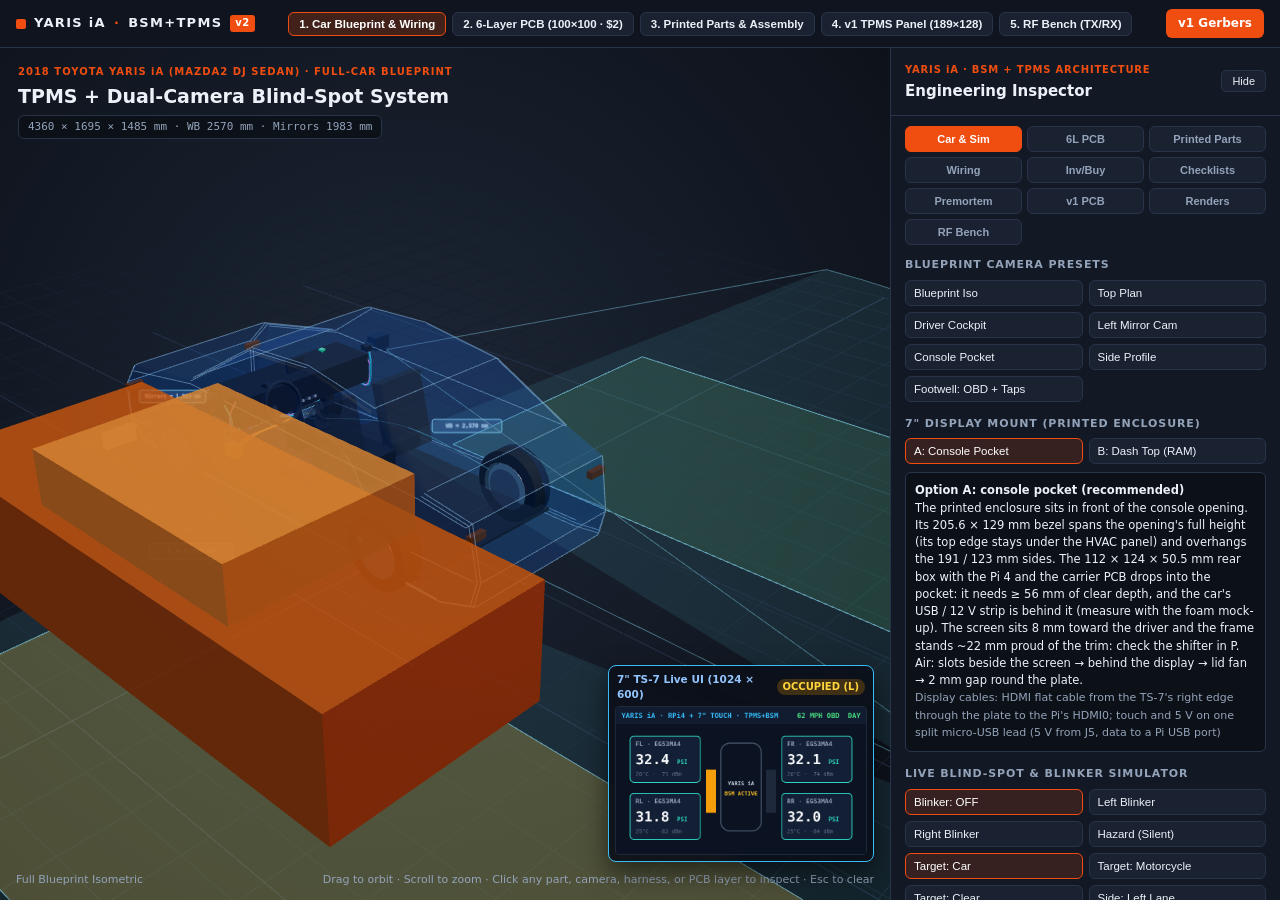
==== commit 516cfd7e: "Fix B205mini timed UHD TX streaming and add RF-01 adaptive RSSI squelch gate" ====
--- a/04-viewer/viewer/index.html
+++ b/04-viewer/viewer/index.html
@@ -364,8 +364,8 @@
               <label>Burst Count <input id="rf-tx-count-in" class="rf-input" type="number" min="1" max="10" value="3" /></label>
             </div>
             <label class="range">
-              B205mini TX Gain (safe OTA ≤ 55 dB) <output id="rf-tx-gain-out">25 dB</output>
-              <input type="range" id="rf-tx-gain" min="0" max="55" value="25" />
+              B205mini TX Gain (safe OTA ≤ 55 dB) <output id="rf-tx-gain-out">35 dB</output>
+              <input type="range" id="rf-tx-gain" min="0" max="55" value="35" />
             </label>
             <div class="buttons">
               <button id="rf-btn-tx" class="accent-btn">▶ Transmit Burst</button>
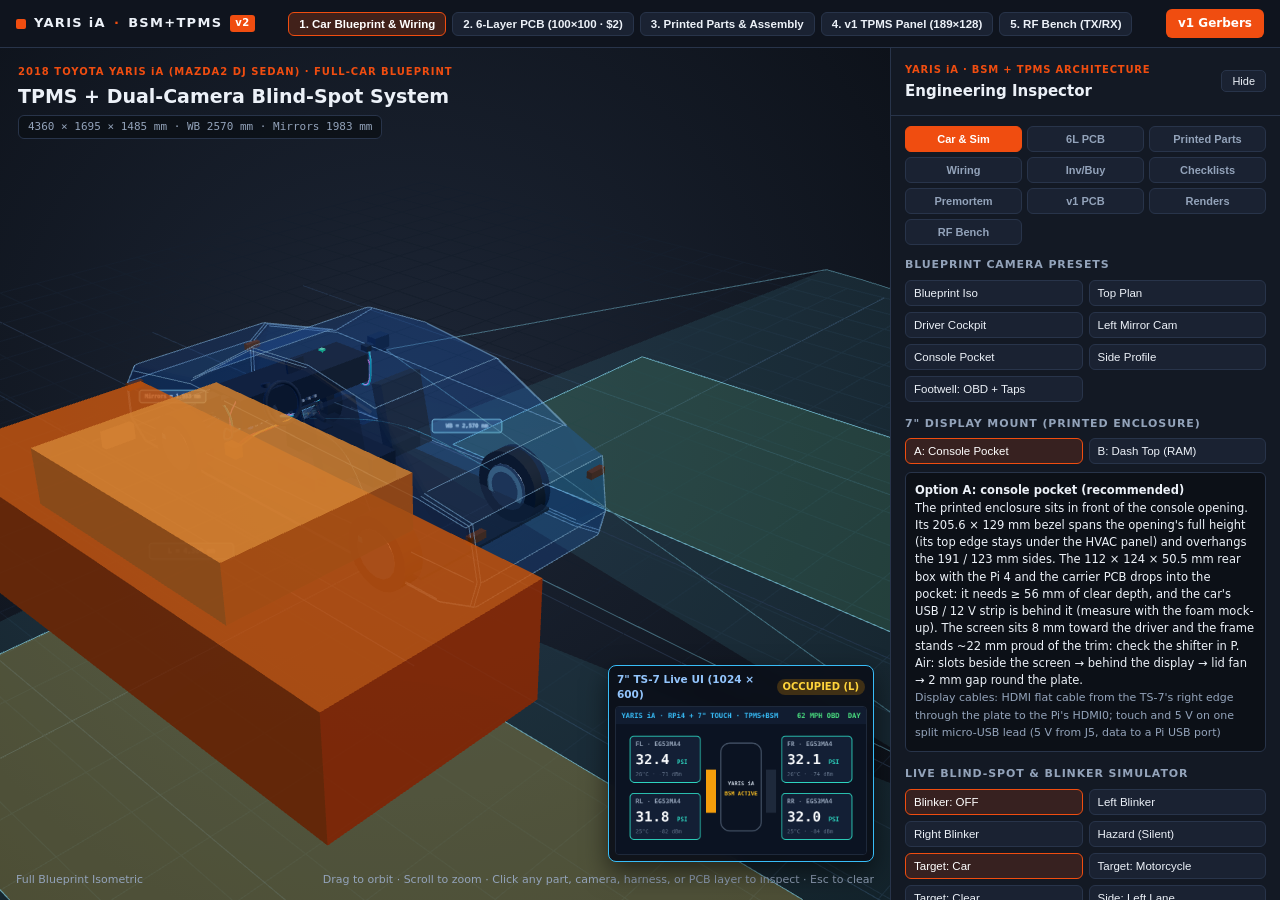
==== commit d699e10a: "RF bench review: squelch timing (RF-17), bench API CSRF (VW-22), A/B tooling Reviewed the 315 MHz be" ====
--- a/04-viewer/viewer/index.html
+++ b/04-viewer/viewer/index.html
@@ -335,6 +335,7 @@
               <button id="rf-btn-dump">Dump Regs (d)</button>
               <button id="rf-btn-profile">Next Profile (p)</button>
               <button id="rf-btn-raw">Toggle Raw (r)</button>
+              <button id="rf-btn-squelch" title="RF-01 RSSI squelch gate: compare decode rate and idle noise edges with it on and off">Toggle Squelch (g)</button>
             </div>
             <div id="rf-esp-status" class="card">Disconnected</div>
 
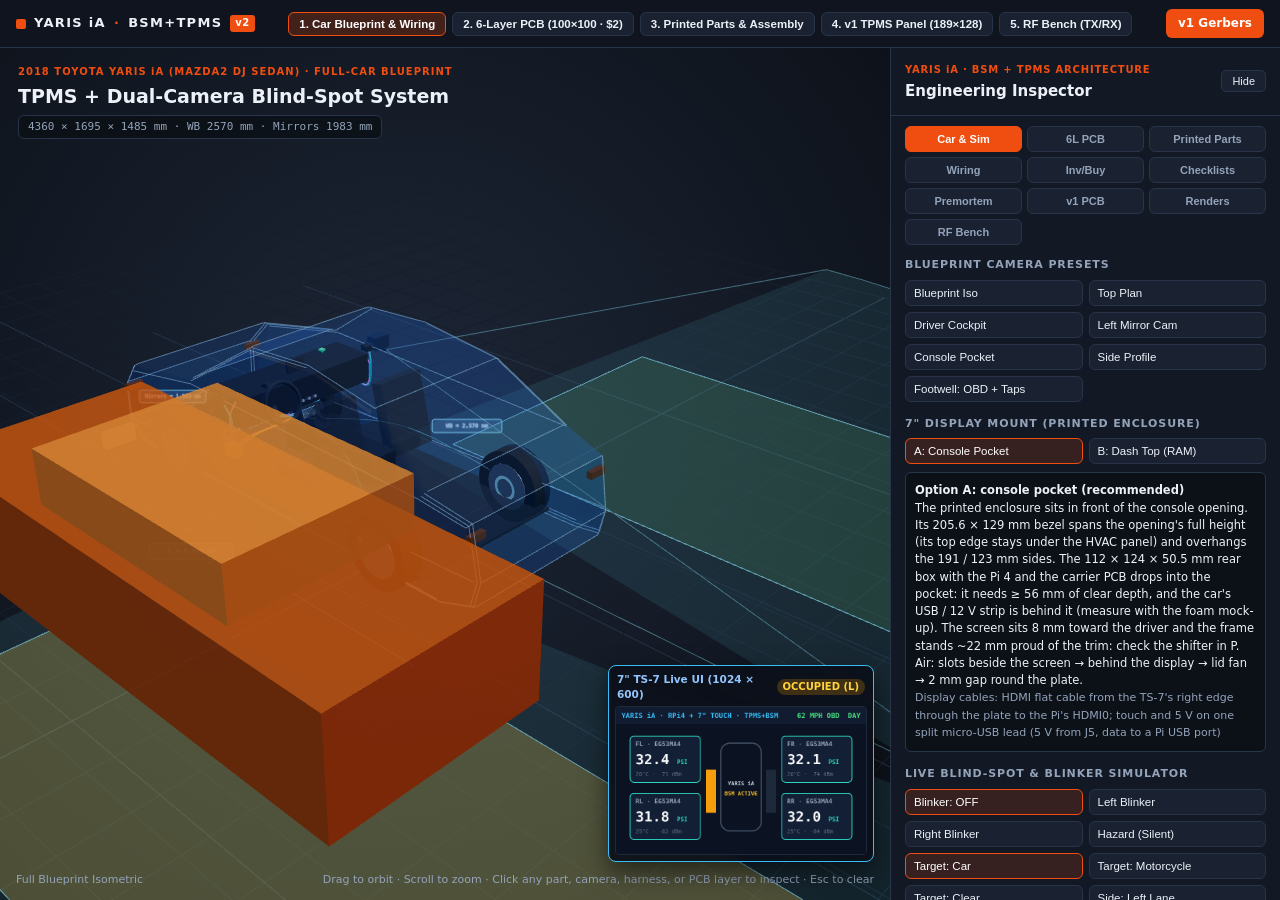
==== commit e4ce6334: "Fix RF capture ISR race, pass T4/T5b/T6b bench tests, verify 4 viewer presets" ====
--- a/04-viewer/viewer/index.html
+++ b/04-viewer/viewer/index.html
@@ -361,12 +361,12 @@
               <label>Pressure (psi) <input id="rf-tx-psi" class="rf-input" type="number" step="0.1" value="31.9" /></label>
               <label>Temp (°F) <input id="rf-tx-temp" class="rf-input" type="number" value="77" /></label>
               <label>Flags (hex) <input id="rf-tx-flags" class="rf-input" value="0x058F2001" /></label>
-              <label>Repeats / Burst <input id="rf-tx-repeats" class="rf-input" type="number" min="1" max="4" value="2" /></label>
-              <label>Burst Count <input id="rf-tx-count-in" class="rf-input" type="number" min="1" max="10" value="3" /></label>
-            </div>
-            <label class="range">
-              B205mini TX Gain (safe OTA ≤ 55 dB) <output id="rf-tx-gain-out">35 dB</output>
-              <input type="range" id="rf-tx-gain" min="0" max="55" value="35" />
+              <label>Repeats / Burst <input id="rf-tx-repeats" class="rf-input" type="number" min="1" max="4" value="1" /></label>
+              <label>Burst Count <input id="rf-tx-count-in" class="rf-input" type="number" min="1" max="10" value="6" /></label>
+            </div>
+            <label class="range">
+              B205mini TX Gain (safe OTA ≤ 55 dB) <output id="rf-tx-gain-out">45 dB</output>
+              <input type="range" id="rf-tx-gain" min="0" max="55" value="45" />
             </label>
             <div class="buttons">
               <button id="rf-btn-tx" class="accent-btn">▶ Transmit Burst</button>
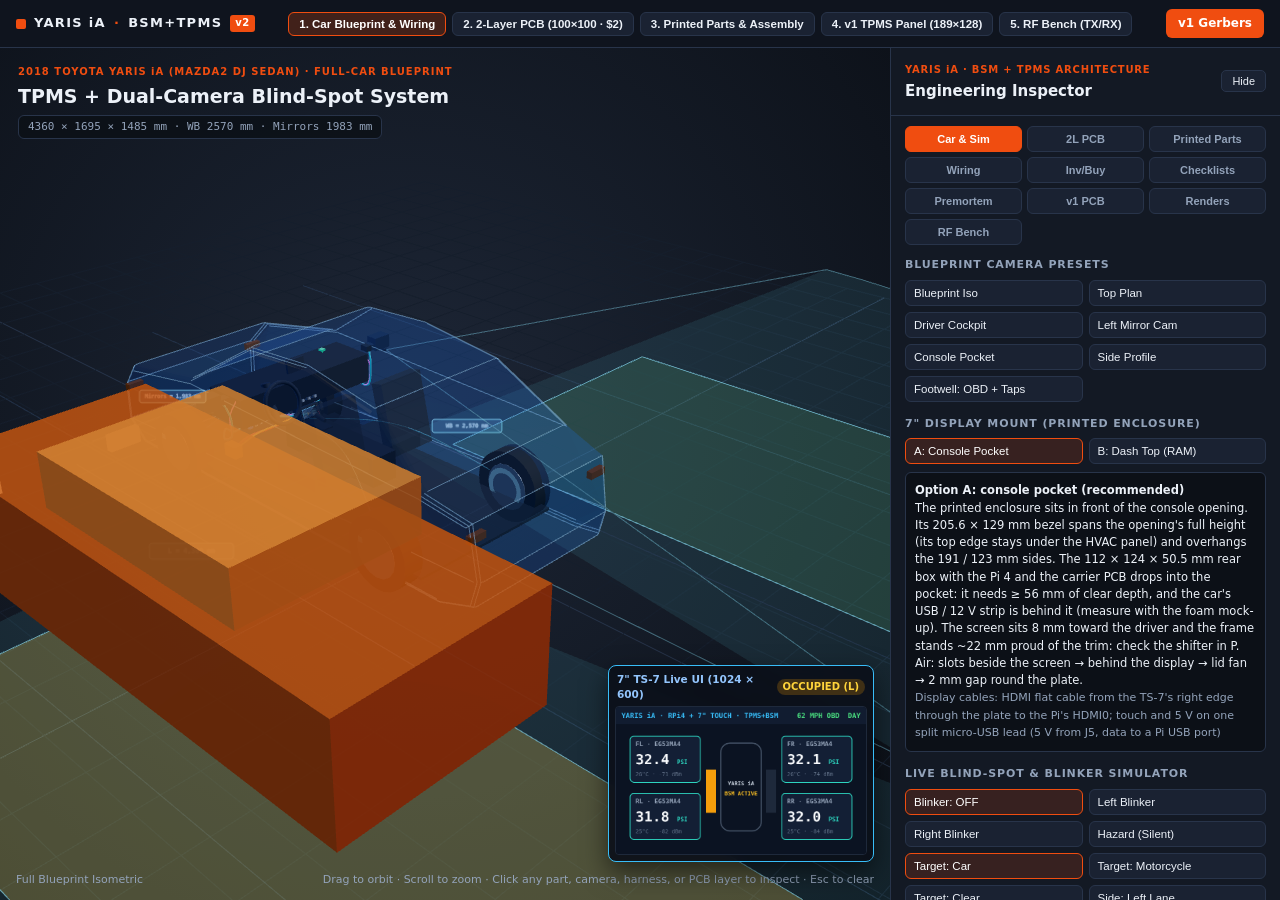
==== commit 21e93bd2: "Convert v2 carrier PCB to 2-layer HASL with full SMD PCBA - Convert 100x100 mm v2 carrier from 6-lay" ====
--- a/04-viewer/viewer/index.html
+++ b/04-viewer/viewer/index.html
@@ -3,7 +3,7 @@
   <head>
     <meta charset="utf-8" />
     <meta name="viewport" content="width=device-width,initial-scale=1" />
-    <title>2018 Toyota Yaris iA · TPMS + Dual-Camera BSM + 6-Layer PCB 3-D Viewer</title>
+    <title>2018 Toyota Yaris iA · TPMS + Dual-Camera BSM + 2-Layer PCB 3-D Viewer</title>
     <link rel="icon" href="data:," />
     <link rel="stylesheet" href="style.css" />
     <script type="importmap">
@@ -15,7 +15,7 @@
       <div class="wordmark"><i></i>YARIS iA<span>·</span>BSM+TPMS <b>v2</b></div>
       <div class="mode-switch" role="tablist" aria-label="3-D Scene Mode">
         <button class="hdr-btn active" id="mode-car" data-mode="car">1. Car Blueprint &amp; Wiring</button>
-        <button class="hdr-btn" id="mode-pcb6" data-mode="pcb6">2. 6-Layer PCB (100×100 · $2)</button>
+        <button class="hdr-btn" id="mode-pcb6" data-mode="pcb6">2. 2-Layer PCB (100×100 · $2)</button>
         <button class="hdr-btn" id="mode-parts" data-mode="parts">3. Printed Parts &amp; Assembly</button>
         <button class="hdr-btn" id="mode-v1" data-mode="v1">4. v1 TPMS Panel (189×128)</button>
         <button class="hdr-btn" id="mode-rf" data-mode="rf">5. RF Bench (TX/RX)</button>
@@ -184,9 +184,9 @@
             </div>
           </section>
 
-          <!-- TAB 2: 6-LAYER 100x100 CARRIER + PRINTED ENCLOSURE -->
+          <!-- TAB 2: 2-LAYER 100x100 CARRIER + PRINTED ENCLOSURE -->
           <section id="tab-pcb6" hidden>
-            <h3>6-Layer Carrier PCB + Printed Enclosure</h3>
+            <h3>2-Layer Carrier PCB + Printed Enclosure</h3>
             <div class="buttons" id="pcb6-views"></div>
             <label class="range">
               Explode Layers + Enclosure <output id="pcb6-explode-out">0%</output>
@@ -250,7 +250,7 @@
               <button data-src="BUY">Buy List</button>
               <button data-src="OPTIONAL">Optional</button>
             </div>
-            <input type="search" id="sys-bom-search" placeholder="Search RPi4, Starvis, CC1101, 6-layer, piezo..." />
+            <input type="search" id="sys-bom-search" placeholder="Search RPi4, Starvis, CC1101, 2-layer, piezo..." />
             <div id="sys-bom-summary" class="card" style="margin-top:0;margin-bottom:8px;"></div>
             <div id="sys-bom-list" class="scroll-list tall"></div>
           </section>
